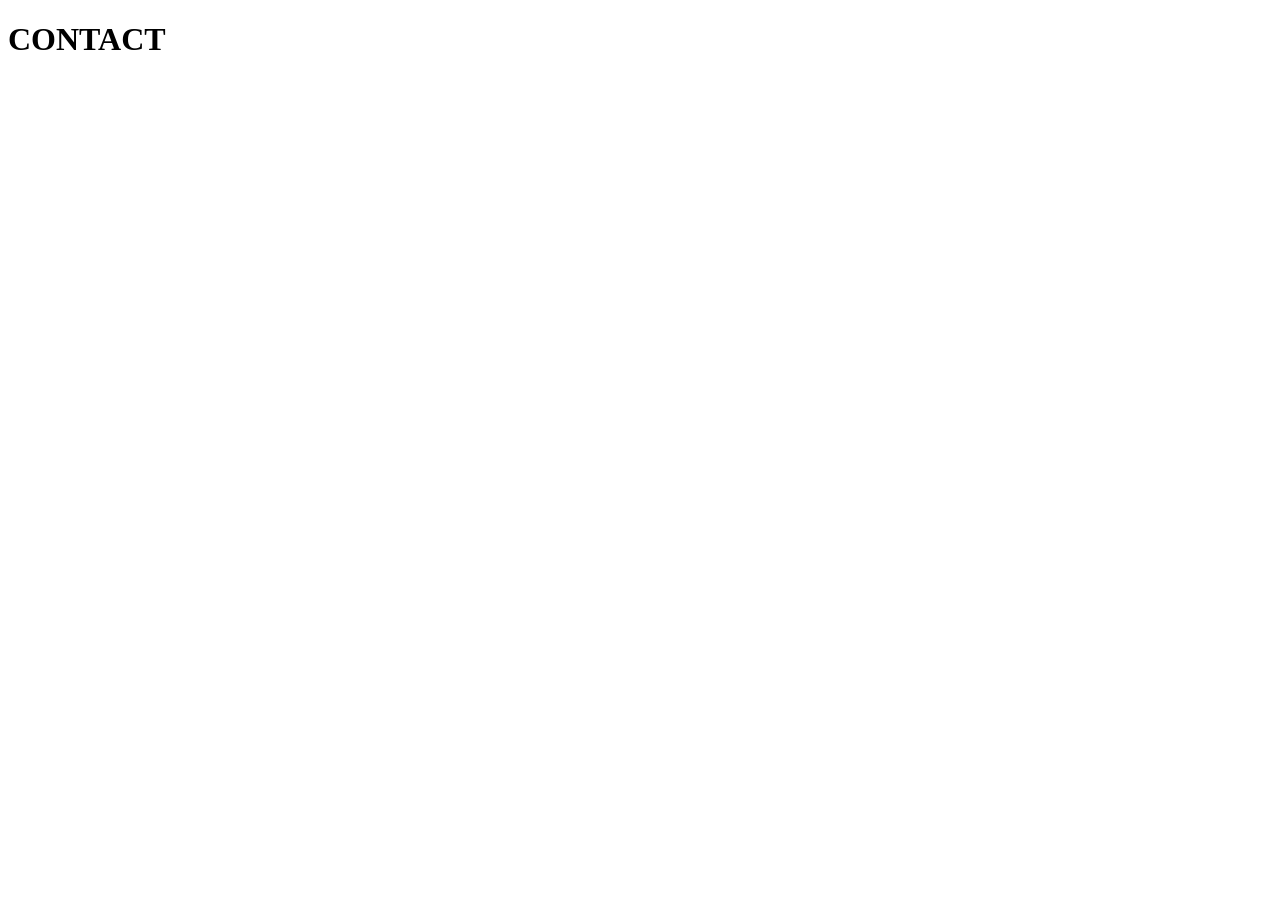
==== contact.html @ 51231a3a "contact" ====
<!DOCTYPE html>
<html lang="en">
<head>
    <meta charset="UTF-8">
    <meta name="viewport" content="width=device-width, initial-scale=1.0">
    <title>Document</title>
</head>
<body>
    <h1>CONTACT</h1>
</body>
</html>
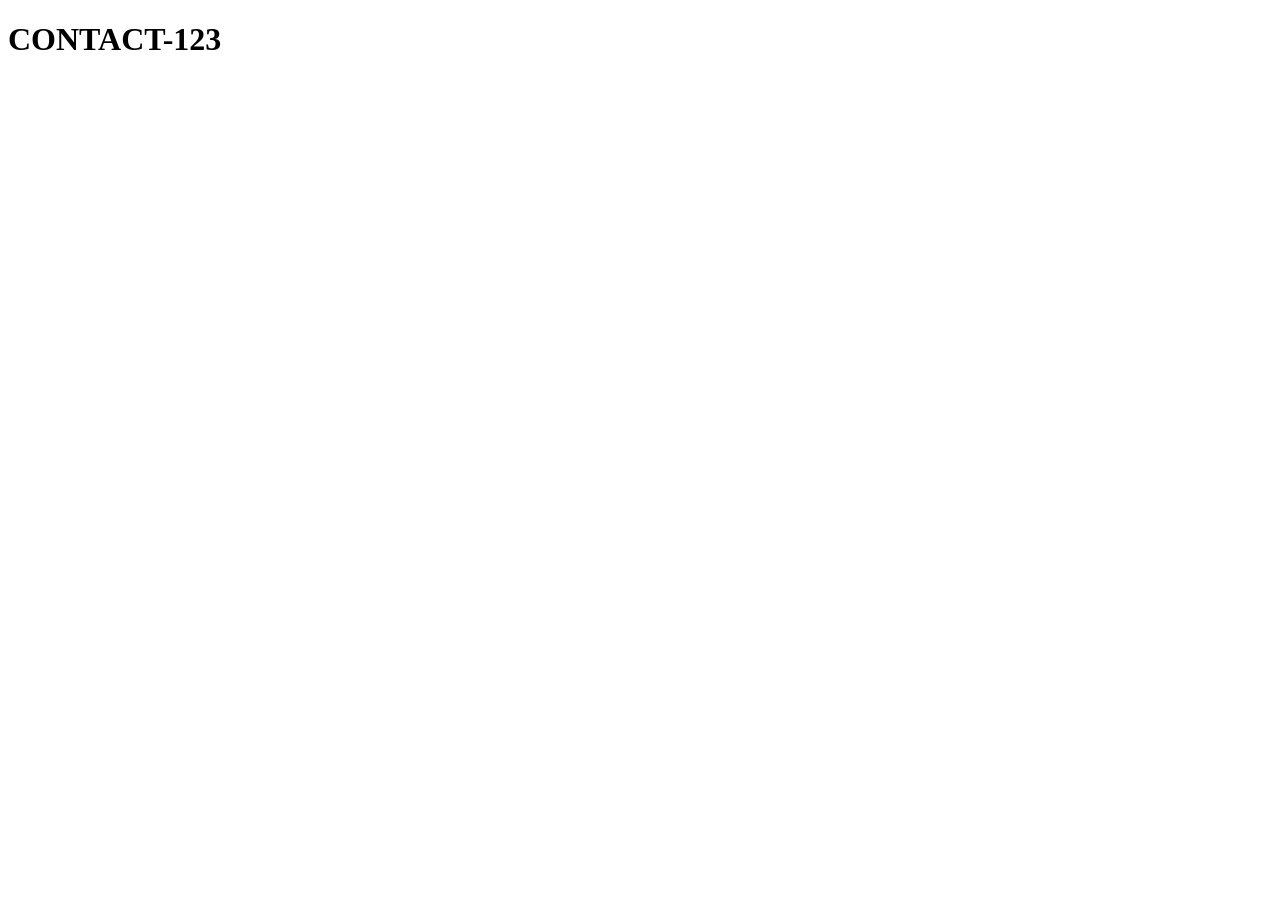
==== commit 3a7d3f86: "updateCONTACT-123" ====
--- a/contact.html
+++ b/contact.html
@@ -1,11 +1,11 @@
-<!DOCTYPE html>
+<!doctype html>
 <html lang="en">
-<head>
-    <meta charset="UTF-8">
-    <meta name="viewport" content="width=device-width, initial-scale=1.0">
+  <head>
+    <meta charset="UTF-8" />
+    <meta name="viewport" content="width=device-width, initial-scale=1.0" />
     <title>Document</title>
-</head>
-<body>
-    <h1>CONTACT</h1>
-</body>
-</html>+  </head>
+  <body>
+    <h1>CONTACT-123</h1>
+  </body>
+</html>
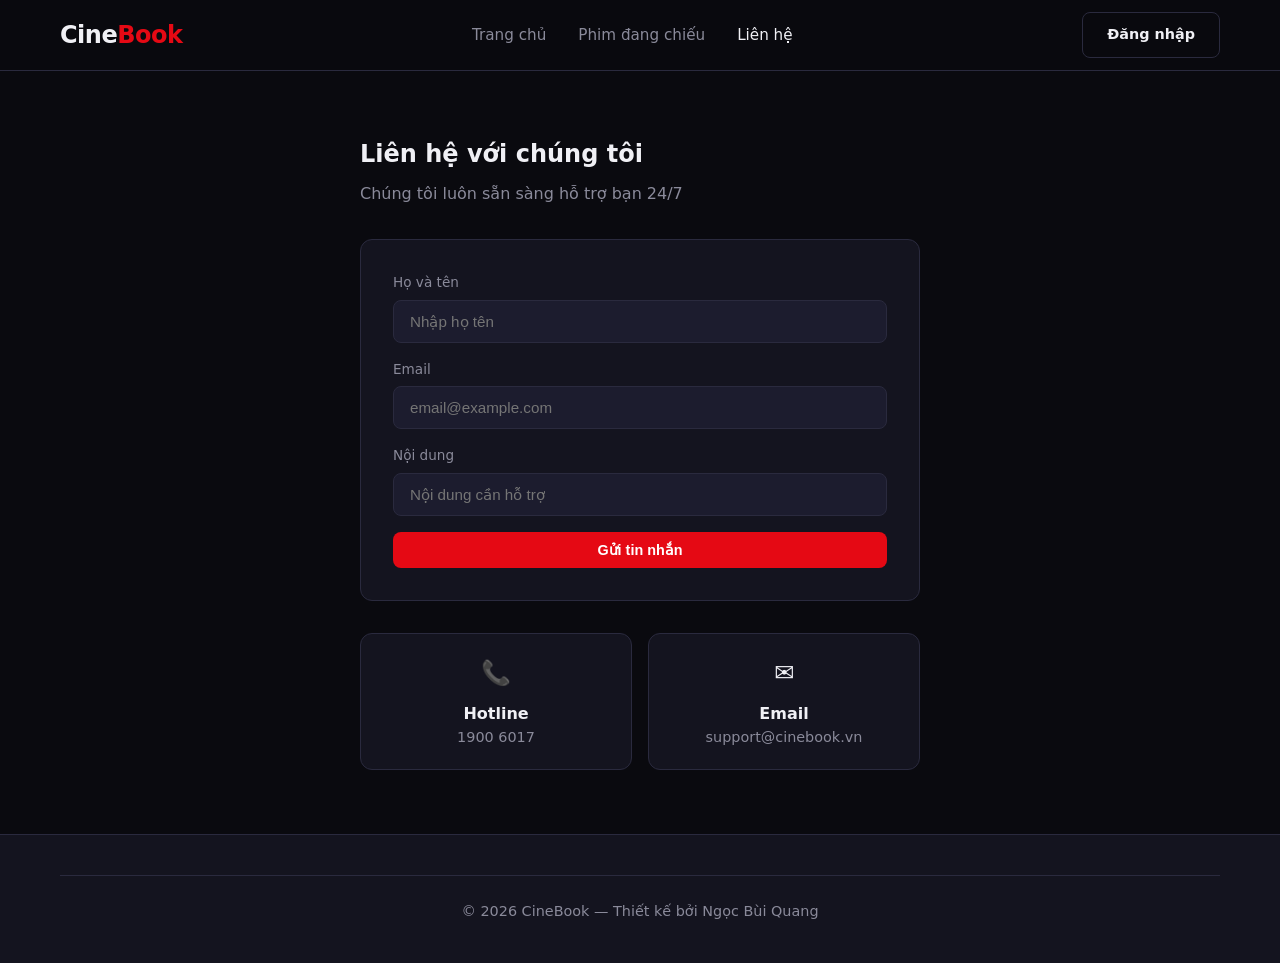
==== commit 5c7f792a: "Vanh" ====
--- a/contact.html
+++ b/contact.html
@@ -1,11 +1,70 @@
-<!doctype html>
-<html lang="en">
-  <head>
-    <meta charset="UTF-8" />
-    <meta name="viewport" content="width=device-width, initial-scale=1.0" />
-    <title>Document</title>
-  </head>
-  <body>
-    <h1>CONTACT-123</h1>
-  </body>
+<!DOCTYPE html>
+<html lang="vi">
+<head>
+    <meta charset="UTF-8">
+    <meta name="viewport" content="width=device-width, initial-scale=1.0">
+    <title>Liên hệ - CineBook</title>
+    <link rel="stylesheet" href="css/style.css">
+</head>
+<body>
+
+    <header class="header">
+        <div class="container nav">
+            <a href="index.html" class="logo">Cine<span>Book</span></a>
+            <ul class="menu">
+                <li><a href="index.html">Trang chủ</a></li>
+                <li><a href="index.html#now-showing">Phim đang chiếu</a></li>
+                <li><a href="contact.html" class="active">Liên hệ</a></li>
+            </ul>
+            <div class="nav-actions">
+                <a href="login.html" class="btn btn-outline">Đăng nhập</a>
+            </div>
+        </div>
+    </header>
+
+    <section class="section">
+        <div class="container" style="max-width: 600px;">
+            <h2 style="margin-bottom: 8px;">Liên hệ với chúng tôi</h2>
+            <p style="color: var(--text-muted); margin-bottom: 32px;">Chúng tôi luôn sẵn sàng hỗ trợ bạn 24/7</p>
+
+            <div style="background: var(--bg-card); border: 1px solid var(--border); border-radius: var(--radius); padding: 32px;">
+                <div class="form-group">
+                    <label for="name">Họ và tên</label>
+                    <input type="text" id="name" placeholder="Nhập họ tên">
+                </div>
+                <div class="form-group">
+                    <label for="email">Email</label>
+                    <input type="email" id="email" placeholder="email@example.com">
+                </div>
+                <div class="form-group">
+                    <label for="message">Nội dung</label>
+                    <input type="text" id="message" placeholder="Nội dung cần hỗ trợ">
+                </div>
+                <button class="btn btn-primary" style="width: 100%;">Gửi tin nhắn</button>
+            </div>
+
+            <div style="margin-top: 32px; display: grid; grid-template-columns: 1fr 1fr; gap: 16px;">
+                <div style="background: var(--bg-card); border: 1px solid var(--border); border-radius: var(--radius); padding: 20px; text-align: center;">
+                    <p style="font-size: 1.5rem; margin-bottom: 8px;">📞</p>
+                    <p style="font-weight: 600;">Hotline</p>
+                    <p style="color: var(--text-muted); font-size: 0.9rem;">1900 6017</p>
+                </div>
+                <div style="background: var(--bg-card); border: 1px solid var(--border); border-radius: var(--radius); padding: 20px; text-align: center;">
+                    <p style="font-size: 1.5rem; margin-bottom: 8px;">✉️</p>
+                    <p style="font-weight: 600;">Email</p>
+                    <p style="color: var(--text-muted); font-size: 0.9rem;">support@cinebook.vn</p>
+                </div>
+            </div>
+        </div>
+    </section>
+
+    <footer class="footer">
+        <div class="container">
+            <div class="footer-bottom">
+                <p>© 2026 CineBook — Thiết kế bởi Ngọc Bùi Quang</p>
+            </div>
+        </div>
+    </footer>
+
+</body>
 </html>
--- a/css/style.css
+++ b/css/style.css
@@ -0,0 +1,925 @@
+/* ===== RESET & VARIABLES ===== */
+*,
+*::before,
+*::after {
+    box-sizing: border-box;
+    margin: 0;
+    padding: 0;
+}
+
+:root {
+    --bg-dark: #0a0a0f;
+    --bg-card: #14141f;
+    --bg-elevated: #1c1c2e;
+    --accent: #e50914;
+    --accent-hover: #ff1a25;
+    --gold: #f5c518;
+    --text: #f0f0f5;
+    --text-muted: #8a8a9a;
+    --border: #2a2a3e;
+    --seat-available: #2d4a3e;
+    --seat-selected: #e50914;
+    --seat-booked: #3a3a4a;
+    --radius: 12px;
+    --shadow: 0 8px 32px rgba(0, 0, 0, 0.4);
+}
+
+html {
+    scroll-behavior: smooth;
+}
+
+body {
+    font-family: "Segoe UI", system-ui, -apple-system, sans-serif;
+    background: var(--bg-dark);
+    color: var(--text);
+    line-height: 1.6;
+    min-height: 100vh;
+}
+
+a {
+    color: inherit;
+    text-decoration: none;
+}
+
+img {
+    max-width: 100%;
+    display: block;
+}
+
+.container {
+    max-width: 1200px;
+    margin: 0 auto;
+    padding: 0 20px;
+}
+
+/* ===== HEADER ===== */
+.header {
+    position: sticky;
+    top: 0;
+    z-index: 100;
+    background: rgba(10, 10, 15, 0.92);
+    backdrop-filter: blur(12px);
+    border-bottom: 1px solid var(--border);
+}
+
+.nav {
+    display: flex;
+    align-items: center;
+    justify-content: space-between;
+    height: 70px;
+}
+
+.logo {
+    font-size: 1.5rem;
+    font-weight: 800;
+    letter-spacing: -0.5px;
+}
+
+.logo span {
+    color: var(--accent);
+}
+
+.menu {
+    display: flex;
+    list-style: none;
+    gap: 32px;
+}
+
+.menu a {
+    font-size: 0.95rem;
+    color: var(--text-muted);
+    transition: color 0.2s;
+}
+
+.menu a:hover,
+.menu a.active {
+    color: var(--text);
+}
+
+.nav-actions {
+    display: flex;
+    gap: 12px;
+    align-items: center;
+}
+
+.btn {
+    display: inline-flex;
+    align-items: center;
+    justify-content: center;
+    gap: 8px;
+    padding: 10px 24px;
+    border-radius: 8px;
+    font-size: 0.9rem;
+    font-weight: 600;
+    border: none;
+    cursor: pointer;
+    transition: all 0.2s;
+}
+
+.btn-primary {
+    background: var(--accent);
+    color: #fff;
+}
+
+.btn-primary:hover {
+    background: var(--accent-hover);
+    transform: translateY(-1px);
+}
+
+.btn-outline {
+    background: transparent;
+    color: var(--text);
+    border: 1px solid var(--border);
+}
+
+.btn-outline:hover {
+    border-color: var(--text-muted);
+    background: var(--bg-elevated);
+}
+
+.btn-gold {
+    background: var(--gold);
+    color: #0a0a0f;
+}
+
+.btn-gold:hover {
+    filter: brightness(1.1);
+}
+
+.btn:disabled {
+    opacity: 0.5;
+    cursor: not-allowed;
+    transform: none;
+}
+
+/* ===== HERO ===== */
+.hero {
+    position: relative;
+    min-height: 520px;
+    display: flex;
+    align-items: center;
+    overflow: hidden;
+}
+
+.hero-bg {
+    position: absolute;
+    inset: 0;
+    background:
+        linear-gradient(90deg, var(--bg-dark) 0%, transparent 50%, var(--bg-dark) 100%),
+        linear-gradient(0deg, var(--bg-dark) 0%, transparent 40%),
+        url("https://images.unsplash.com/photo-1489599849927-2ee91cede3ba?w=1600&q=80") center/cover;
+    z-index: 0;
+}
+
+.hero .container {
+    position: relative;
+    z-index: 1;
+    display: grid;
+    grid-template-columns: 1fr 320px;
+    gap: 48px;
+    align-items: center;
+    padding-top: 40px;
+    padding-bottom: 40px;
+}
+
+.hero-badge {
+    display: inline-block;
+    background: var(--accent);
+    color: #fff;
+    font-size: 0.75rem;
+    font-weight: 700;
+    padding: 4px 12px;
+    border-radius: 4px;
+    margin-bottom: 16px;
+    text-transform: uppercase;
+    letter-spacing: 1px;
+}
+
+.hero h1 {
+    font-size: 3rem;
+    font-weight: 800;
+    line-height: 1.15;
+    margin-bottom: 16px;
+}
+
+.hero-meta {
+    display: flex;
+    flex-wrap: wrap;
+    gap: 16px;
+    color: var(--text-muted);
+    font-size: 0.9rem;
+    margin-bottom: 20px;
+}
+
+.hero-meta span {
+    display: flex;
+    align-items: center;
+    gap: 6px;
+}
+
+.hero-desc {
+    color: var(--text-muted);
+    max-width: 560px;
+    margin-bottom: 28px;
+    font-size: 1rem;
+}
+
+.hero-actions {
+    display: flex;
+    gap: 12px;
+    flex-wrap: wrap;
+}
+
+.hero-poster {
+    border-radius: var(--radius);
+    overflow: hidden;
+    box-shadow: var(--shadow);
+    aspect-ratio: 2/3;
+    background: var(--bg-card);
+}
+
+.hero-poster img {
+    width: 100%;
+    height: 100%;
+    object-fit: cover;
+}
+
+/* ===== SECTIONS ===== */
+.section {
+    padding: 64px 0;
+}
+
+.section-header {
+    display: flex;
+    align-items: center;
+    justify-content: space-between;
+    margin-bottom: 32px;
+}
+
+.section-header h2 {
+    font-size: 1.75rem;
+    font-weight: 700;
+}
+
+.section-header a {
+    color: var(--accent);
+    font-size: 0.9rem;
+    font-weight: 600;
+}
+
+/* ===== MOVIE GRID ===== */
+.movie-grid {
+    display: grid;
+    grid-template-columns: repeat(auto-fill, minmax(220px, 1fr));
+    gap: 24px;
+}
+
+.movie-card {
+    background: var(--bg-card);
+    border-radius: var(--radius);
+    overflow: hidden;
+    border: 1px solid var(--border);
+    transition: transform 0.25s, box-shadow 0.25s;
+}
+
+.movie-card:hover {
+    transform: translateY(-6px);
+    box-shadow: var(--shadow);
+    border-color: transparent;
+}
+
+.movie-poster {
+    position: relative;
+    aspect-ratio: 2/3;
+    overflow: hidden;
+}
+
+.movie-poster img {
+    width: 100%;
+    height: 100%;
+    object-fit: cover;
+    transition: transform 0.4s;
+}
+
+.movie-card:hover .movie-poster img {
+    transform: scale(1.05);
+}
+
+.movie-rating {
+    position: absolute;
+    top: 12px;
+    right: 12px;
+    background: rgba(0, 0, 0, 0.75);
+    color: var(--gold);
+    font-weight: 700;
+    font-size: 0.85rem;
+    padding: 4px 10px;
+    border-radius: 6px;
+}
+
+.movie-info {
+    padding: 16px;
+}
+
+.movie-info h3 {
+    font-size: 1rem;
+    font-weight: 600;
+    margin-bottom: 6px;
+    white-space: nowrap;
+    overflow: hidden;
+    text-overflow: ellipsis;
+}
+
+.movie-info .genre {
+    color: var(--text-muted);
+    font-size: 0.8rem;
+    margin-bottom: 12px;
+}
+
+.movie-info .btn {
+    width: 100%;
+    padding: 8px;
+    font-size: 0.85rem;
+}
+
+/* ===== SHOWTIME TAGS ===== */
+.showtime-list {
+    display: flex;
+    flex-wrap: wrap;
+    gap: 10px;
+}
+
+.showtime-tag {
+    padding: 8px 16px;
+    background: var(--bg-elevated);
+    border: 1px solid var(--border);
+    border-radius: 8px;
+    font-size: 0.85rem;
+    cursor: pointer;
+    transition: all 0.2s;
+}
+
+.showtime-tag:hover,
+.showtime-tag.active {
+    border-color: var(--accent);
+    background: rgba(229, 9, 20, 0.15);
+    color: var(--accent);
+}
+
+/* ===== BOOKING PAGE ===== */
+.booking-layout {
+    display: grid;
+    grid-template-columns: 1fr 340px;
+    gap: 32px;
+    padding: 40px 0 80px;
+    align-items: start;
+}
+
+.booking-main {
+    background: var(--bg-card);
+    border-radius: var(--radius);
+    border: 1px solid var(--border);
+    padding: 32px;
+}
+
+.booking-steps {
+    display: flex;
+    gap: 8px;
+    margin-bottom: 32px;
+}
+
+.step {
+    flex: 1;
+    text-align: center;
+    padding: 12px;
+    background: var(--bg-elevated);
+    border-radius: 8px;
+    font-size: 0.8rem;
+    color: var(--text-muted);
+    border: 1px solid transparent;
+}
+
+.step.active {
+    border-color: var(--accent);
+    color: var(--accent);
+    background: rgba(229, 9, 20, 0.1);
+}
+
+.step.done {
+    color: var(--gold);
+    border-color: var(--gold);
+}
+
+/* ===== CINEMA SCREEN ===== */
+.screen-area {
+    text-align: center;
+    margin-bottom: 40px;
+}
+
+.screen {
+    width: 80%;
+    max-width: 500px;
+    height: 8px;
+    margin: 0 auto 12px;
+    background: linear-gradient(90deg, transparent, var(--gold), transparent);
+    border-radius: 50%;
+    box-shadow: 0 0 30px rgba(245, 197, 24, 0.3);
+}
+
+.screen-label {
+    font-size: 0.75rem;
+    color: var(--text-muted);
+    letter-spacing: 3px;
+    text-transform: uppercase;
+}
+
+/* ===== SEAT MAP ===== */
+.seat-map {
+    display: flex;
+    flex-direction: column;
+    gap: 10px;
+    align-items: center;
+    margin-bottom: 32px;
+}
+
+.seat-row {
+    display: flex;
+    align-items: center;
+    gap: 8px;
+}
+
+.row-label {
+    width: 24px;
+    font-size: 0.75rem;
+    color: var(--text-muted);
+    text-align: center;
+}
+
+.seats-group {
+    display: flex;
+    gap: 6px;
+}
+
+.seat-gap {
+    width: 24px;
+}
+
+.seat {
+    width: 32px;
+    height: 32px;
+    border-radius: 8px 8px 4px 4px;
+    border: none;
+    cursor: pointer;
+    transition: all 0.15s;
+    background: var(--seat-available);
+    position: relative;
+}
+
+.seat::after {
+    content: "";
+    position: absolute;
+    bottom: 4px;
+    left: 50%;
+    transform: translateX(-50%);
+    width: 60%;
+    height: 3px;
+    background: rgba(255, 255, 255, 0.15);
+    border-radius: 2px;
+}
+
+.seat:hover:not(.booked):not(.selected) {
+    background: #3d6b5a;
+    transform: scale(1.1);
+}
+
+.seat.selected {
+    background: var(--seat-selected);
+    box-shadow: 0 0 12px rgba(229, 9, 20, 0.5);
+}
+
+.seat.booked {
+    background: var(--seat-booked);
+    cursor: not-allowed;
+    opacity: 0.6;
+}
+
+.seat.vip {
+    background: #4a3d1a;
+    border: 1px solid var(--gold);
+}
+
+.seat.vip.selected {
+    background: var(--gold);
+    color: #0a0a0f;
+}
+
+/* ===== SEAT LEGEND ===== */
+.seat-legend {
+    display: flex;
+    justify-content: center;
+    gap: 24px;
+    flex-wrap: wrap;
+    margin-bottom: 24px;
+}
+
+.legend-item {
+    display: flex;
+    align-items: center;
+    gap: 8px;
+    font-size: 0.8rem;
+    color: var(--text-muted);
+}
+
+.legend-box {
+    width: 20px;
+    height: 20px;
+    border-radius: 4px 4px 2px 2px;
+}
+
+.legend-box.available { background: var(--seat-available); }
+.legend-box.selected { background: var(--seat-selected); }
+.legend-box.booked { background: var(--seat-booked); }
+.legend-box.vip { background: #4a3d1a; border: 1px solid var(--gold); }
+
+/* ===== BOOKING SIDEBAR ===== */
+.booking-sidebar {
+    position: sticky;
+    top: 90px;
+    background: var(--bg-card);
+    border-radius: var(--radius);
+    border: 1px solid var(--border);
+    padding: 24px;
+}
+
+.booking-sidebar h3 {
+    font-size: 1.1rem;
+    margin-bottom: 20px;
+    padding-bottom: 16px;
+    border-bottom: 1px solid var(--border);
+}
+
+.booking-info {
+    display: flex;
+    flex-direction: column;
+    gap: 14px;
+    margin-bottom: 24px;
+}
+
+.info-row {
+    display: flex;
+    justify-content: space-between;
+    font-size: 0.9rem;
+}
+
+.info-row .label {
+    color: var(--text-muted);
+}
+
+.info-row.total {
+    font-size: 1.1rem;
+    font-weight: 700;
+    padding-top: 14px;
+    border-top: 1px solid var(--border);
+}
+
+.info-row.total .value {
+    color: var(--gold);
+}
+
+.selected-seats-list {
+    min-height: 40px;
+    color: var(--text-muted);
+    font-size: 0.85rem;
+    margin-bottom: 20px;
+}
+
+.selected-seats-list .seat-chip {
+    display: inline-block;
+    background: rgba(229, 9, 20, 0.2);
+    color: var(--accent);
+    padding: 4px 10px;
+    border-radius: 6px;
+    margin: 4px 4px 0 0;
+    font-size: 0.8rem;
+    font-weight: 600;
+}
+
+/* ===== MOVIE DETAIL ===== */
+.movie-detail {
+    padding: 40px 0 80px;
+}
+
+.detail-grid {
+    display: grid;
+    grid-template-columns: 300px 1fr;
+    gap: 48px;
+}
+
+.detail-poster {
+    border-radius: var(--radius);
+    overflow: hidden;
+    box-shadow: var(--shadow);
+}
+
+.detail-poster img {
+    width: 100%;
+    aspect-ratio: 2/3;
+    object-fit: cover;
+}
+
+.detail-content h1 {
+    font-size: 2.5rem;
+    font-weight: 800;
+    margin-bottom: 16px;
+}
+
+.detail-meta {
+    display: flex;
+    flex-wrap: wrap;
+    gap: 20px;
+    margin-bottom: 24px;
+    color: var(--text-muted);
+    font-size: 0.9rem;
+}
+
+.detail-desc {
+    color: var(--text-muted);
+    line-height: 1.8;
+    margin-bottom: 32px;
+}
+
+.detail-section {
+    margin-bottom: 32px;
+}
+
+.detail-section h3 {
+    font-size: 1.1rem;
+    margin-bottom: 16px;
+}
+
+.date-tabs {
+    display: flex;
+    gap: 10px;
+    margin-bottom: 20px;
+    overflow-x: auto;
+    padding-bottom: 4px;
+}
+
+.date-tab {
+    flex-shrink: 0;
+    padding: 12px 20px;
+    background: var(--bg-elevated);
+    border: 1px solid var(--border);
+    border-radius: 8px;
+    text-align: center;
+    cursor: pointer;
+    transition: all 0.2s;
+    min-width: 80px;
+}
+
+.date-tab .day {
+    font-size: 0.75rem;
+    color: var(--text-muted);
+}
+
+.date-tab .date {
+    font-weight: 700;
+    font-size: 1.1rem;
+}
+
+.date-tab.active {
+    border-color: var(--accent);
+    background: rgba(229, 9, 20, 0.1);
+}
+
+.cinema-block {
+    background: var(--bg-elevated);
+    border-radius: var(--radius);
+    padding: 20px;
+    margin-bottom: 16px;
+}
+
+.cinema-block h4 {
+    font-size: 0.95rem;
+    margin-bottom: 12px;
+    color: var(--gold);
+}
+
+/* ===== MODAL ===== */
+.modal-overlay {
+    position: fixed;
+    inset: 0;
+    background: rgba(0, 0, 0, 0.75);
+    display: flex;
+    align-items: center;
+    justify-content: center;
+    z-index: 200;
+    opacity: 0;
+    visibility: hidden;
+    transition: all 0.3s;
+}
+
+.modal-overlay.show {
+    opacity: 1;
+    visibility: visible;
+}
+
+.modal {
+    background: var(--bg-card);
+    border-radius: var(--radius);
+    border: 1px solid var(--border);
+    padding: 40px;
+    max-width: 440px;
+    width: 90%;
+    text-align: center;
+    transform: scale(0.9);
+    transition: transform 0.3s;
+}
+
+.modal-overlay.show .modal {
+    transform: scale(1);
+}
+
+.modal-icon {
+    font-size: 4rem;
+    margin-bottom: 16px;
+}
+
+.modal h2 {
+    font-size: 1.5rem;
+    margin-bottom: 12px;
+}
+
+.modal p {
+    color: var(--text-muted);
+    margin-bottom: 24px;
+    font-size: 0.95rem;
+}
+
+.ticket-code {
+    background: var(--bg-elevated);
+    border: 2px dashed var(--gold);
+    border-radius: 8px;
+    padding: 16px;
+    font-size: 1.5rem;
+    font-weight: 800;
+    letter-spacing: 4px;
+    color: var(--gold);
+    margin-bottom: 24px;
+}
+
+/* ===== FOOTER ===== */
+.footer {
+    background: var(--bg-card);
+    border-top: 1px solid var(--border);
+    padding: 40px 0;
+    margin-top: auto;
+}
+
+.footer-grid {
+    display: grid;
+    grid-template-columns: 2fr 1fr 1fr;
+    gap: 40px;
+    margin-bottom: 32px;
+}
+
+.footer h4 {
+    font-size: 1rem;
+    margin-bottom: 16px;
+}
+
+.footer p,
+.footer li {
+    color: var(--text-muted);
+    font-size: 0.9rem;
+}
+
+.footer ul {
+    list-style: none;
+}
+
+.footer ul li {
+    margin-bottom: 8px;
+}
+
+.footer ul a:hover {
+    color: var(--accent);
+}
+
+.footer-bottom {
+    text-align: center;
+    padding-top: 24px;
+    border-top: 1px solid var(--border);
+    color: var(--text-muted);
+    font-size: 0.85rem;
+}
+
+/* ===== PROMO BANNER ===== */
+.promo-banner {
+    background: linear-gradient(135deg, #1a0a0a, #2d1010);
+    border: 1px solid rgba(229, 9, 20, 0.3);
+    border-radius: var(--radius);
+    padding: 32px 40px;
+    display: flex;
+    align-items: center;
+    justify-content: space-between;
+    gap: 24px;
+}
+
+.promo-banner h3 {
+    font-size: 1.4rem;
+    margin-bottom: 8px;
+}
+
+.promo-banner p {
+    color: var(--text-muted);
+    font-size: 0.9rem;
+}
+
+.promo-code {
+    background: var(--accent);
+    padding: 8px 16px;
+    border-radius: 6px;
+    font-weight: 700;
+    font-size: 1.1rem;
+    letter-spacing: 2px;
+}
+
+/* ===== FORM ===== */
+.form-group {
+    margin-bottom: 16px;
+    text-align: left;
+}
+
+.form-group label {
+    display: block;
+    font-size: 0.85rem;
+    color: var(--text-muted);
+    margin-bottom: 6px;
+}
+
+.form-group input,
+.form-group select {
+    width: 100%;
+    padding: 12px 16px;
+    background: var(--bg-elevated);
+    border: 1px solid var(--border);
+    border-radius: 8px;
+    color: var(--text);
+    font-size: 0.95rem;
+    outline: none;
+    transition: border-color 0.2s;
+}
+
+.form-group input:focus,
+.form-group select:focus {
+    border-color: var(--accent);
+}
+
+/* ===== RESPONSIVE ===== */
+@media (max-width: 900px) {
+    .hero .container {
+        grid-template-columns: 1fr;
+    }
+
+    .hero-poster {
+        display: none;
+    }
+
+    .hero h1 {
+        font-size: 2rem;
+    }
+
+    .booking-layout,
+    .detail-grid {
+        grid-template-columns: 1fr;
+    }
+
+    .booking-sidebar {
+        position: static;
+    }
+
+    .footer-grid {
+        grid-template-columns: 1fr;
+    }
+
+    .menu {
+        display: none;
+    }
+
+    .promo-banner {
+        flex-direction: column;
+        text-align: center;
+    }
+}
+
+@media (max-width: 480px) {
+    .seat {
+        width: 26px;
+        height: 26px;
+    }
+
+    .seat-gap {
+        width: 16px;
+    }
+}
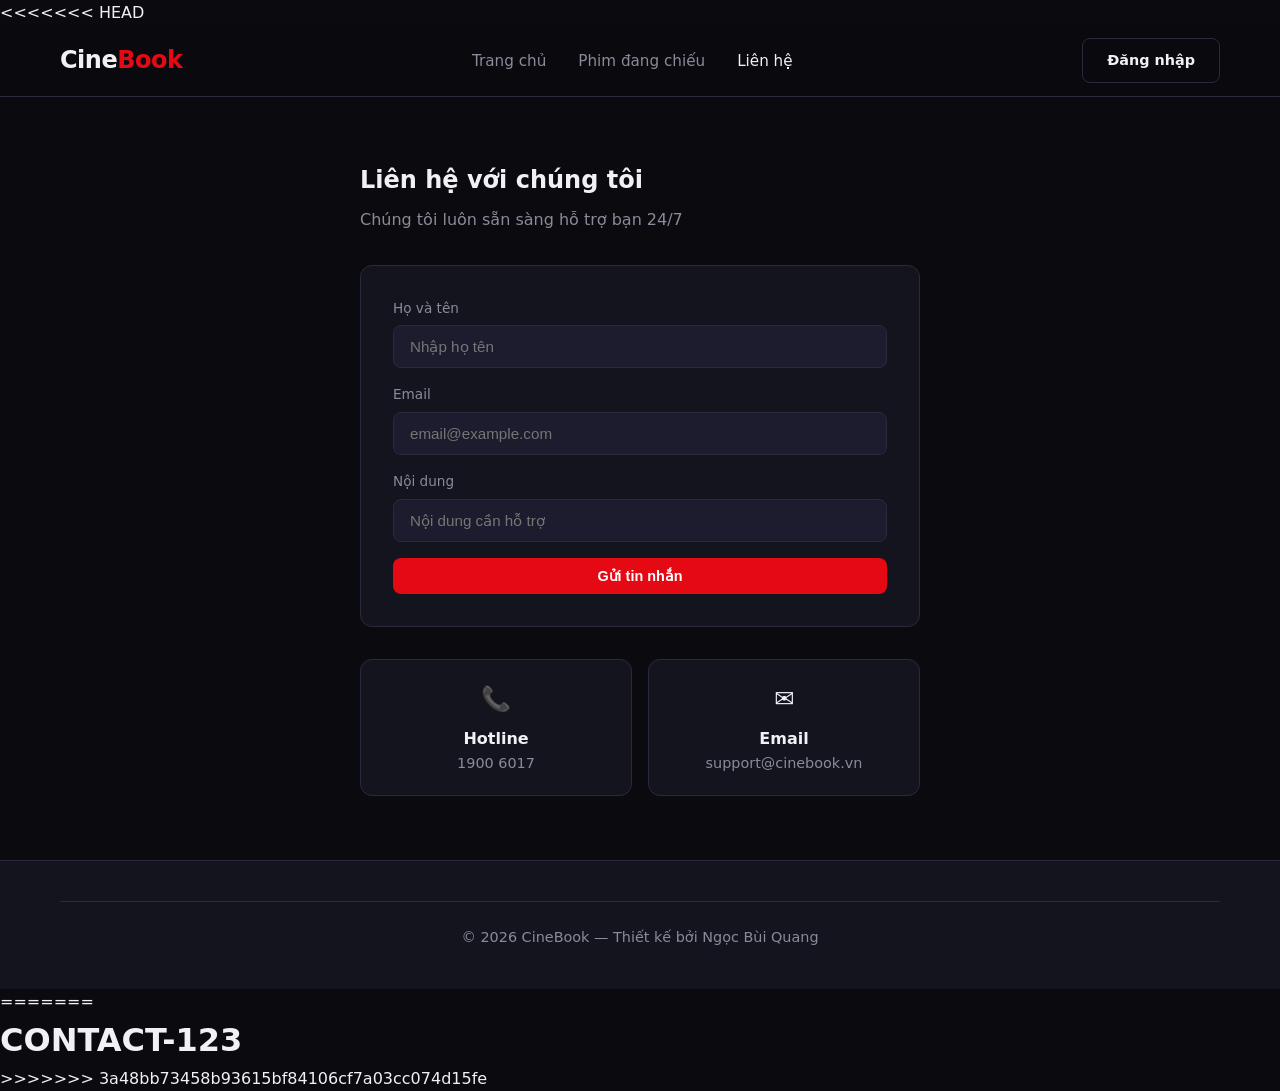
==== commit 315b6d28: "Merge branch 'main' of https://github.com/Vanhntv/review" ====
--- a/contact.html
+++ b/contact.html
@@ -1,3 +1,4 @@
+<<<<<<< HEAD
 <!DOCTYPE html>
 <html lang="vi">
 <head>
@@ -67,4 +68,16 @@
     </footer>
 
 </body>
+=======
+<!doctype html>
+<html lang="en">
+  <head>
+    <meta charset="UTF-8" />
+    <meta name="viewport" content="width=device-width, initial-scale=1.0" />
+    <title>Document</title>
+  </head>
+  <body>
+    <h1>CONTACT-123</h1>
+  </body>
+>>>>>>> 3a48bb73458b93615bf84106cf7a03cc074d15fe
 </html>
